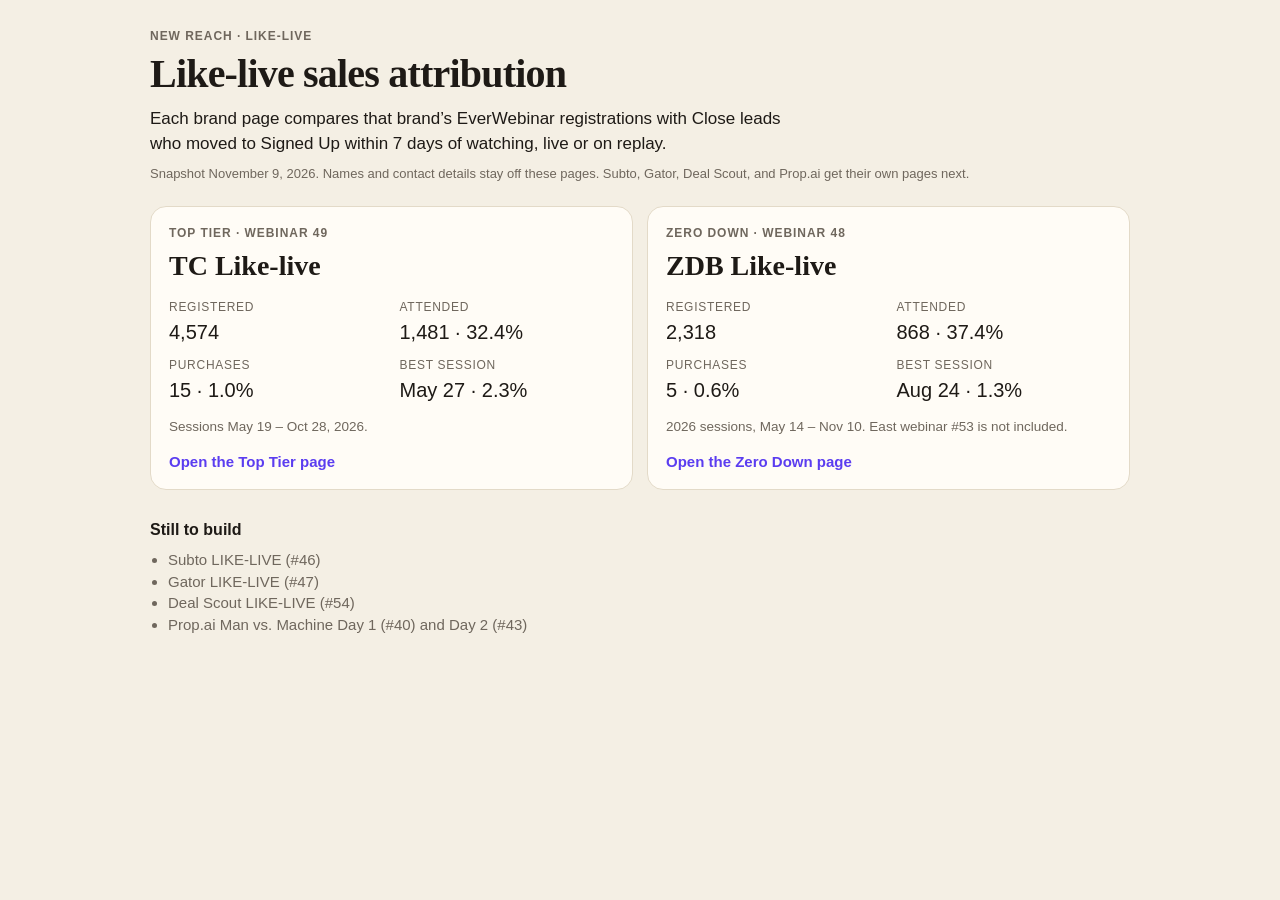
==== like-live-attribution/index.html @ 909f2232 "Publish the Zero Down attribution page and the brand comparison. Co-authored-by: Cursor <cursoragent" ====
<!DOCTYPE html>
<html lang="en">
<head>
<meta charset="utf-8">
<meta name="viewport" content="width=device-width, initial-scale=1">
<title>Like-live sales attribution</title>
<style>
  :root {
    --bg: #f4efe4; --card: #fffcf6; --ink: #1e1a16; --muted: #6f675d;
    --line: #e3dac8; --purple: #5b3df0; --chip: #efe8d8;
    color-scheme: light;
  }
  @media (prefers-color-scheme: dark) {
    :root {
      --bg: #141210; --card: #1e1b17; --ink: #f4efe6; --muted: #b3a89a;
      --line: #3a342c; --purple: #9b8cff; --chip: #2a261f;
      color-scheme: dark;
    }
  }
  * { box-sizing: border-box; }
  body {
    margin: 0; background: var(--bg); color: var(--ink);
    font: 15px/1.45 "Avenir Next", "Segoe UI", sans-serif;
    padding: 28px 20px 64px;
  }
  .wrap { max-width: 980px; margin: 0 auto; }
  .eyebrow { font-size: 12px; letter-spacing: .08em; text-transform: uppercase; color: var(--muted); font-weight: 700; margin: 0 0 8px; }
  h1 {
    font-family: "Iowan Old Style", Palatino, Georgia, serif;
    font-size: 40px; line-height: 1.05; font-weight: 600; margin: 0 0 12px; letter-spacing: -0.02em;
  }
  .lede { max-width: 68ch; margin: 0 0 8px; font-size: 17px; }
  .fine { color: var(--muted); font-size: 13px; margin: 0 0 22px; }
  .cards { display: grid; grid-template-columns: 1fr 1fr; gap: 14px; }
  a.card {
    display: block; text-decoration: none; color: inherit; background: var(--card);
    border: 1px solid var(--line); border-radius: 16px; padding: 18px 18px 16px;
  }
  a.card:hover { border-color: var(--purple); }
  .brand { font-size: 12px; letter-spacing: .08em; text-transform: uppercase; color: var(--muted); font-weight: 700; }
  h2 { font-family: "Iowan Old Style", Palatino, Georgia, serif; font-size: 28px; margin: 4px 0 12px; font-weight: 600; }
  dl { display: grid; grid-template-columns: 1fr 1fr; gap: 10px 16px; margin: 0; }
  dt { color: var(--muted); font-size: 12px; letter-spacing: .06em; text-transform: uppercase; }
  dd { margin: 2px 0 0; font-variant-numeric: tabular-nums; font-size: 20px; }
  .note { margin-top: 12px; color: var(--muted); font-size: 13.5px; }
  .open { margin-top: 14px; color: var(--purple); font-weight: 650; }
  h3 { margin: 28px 0 8px; font-size: 16px; }
  ul { margin: 0; padding-left: 18px; color: var(--muted); }
  @media (max-width: 720px) { .cards, dl { grid-template-columns: 1fr; } h1 { font-size: 32px; } }
</style>
</head>
<body>
<div class="wrap">
  <p class="eyebrow">New Reach · Like-live</p>
  <h1>Like-live sales attribution</h1>
  <p class="lede">Each brand page compares that brand’s EverWebinar registrations with Close leads who moved to Signed Up within 7 days of watching, live or on replay.</p>
  <p class="fine">Snapshot November 9, 2026. Names and contact details stay off these pages. Subto, Gator, Deal Scout, and Prop.ai get their own pages next.</p>
  <div class="cards">
    <a class="card" href="/tc-like-live-attribution/">
      <div class="brand">Top Tier · webinar 49</div>
      <h2>TC Like-live</h2>
      <dl>
        <div><dt>Registered</dt><dd>4,574</dd></div>
        <div><dt>Attended</dt><dd>1,481 · 32.4%</dd></div>
        <div><dt>Purchases</dt><dd>15 · 1.0%</dd></div>
        <div><dt>Best session</dt><dd>May 27 · 2.3%</dd></div>
      </dl>
      <p class="note">Sessions May 19 – Oct 28, 2026.</p>
      <div class="open">Open the Top Tier page</div>
    </a>
    <a class="card" href="/zdb-like-live-attribution/">
      <div class="brand">Zero Down · webinar 48</div>
      <h2>ZDB Like-live</h2>
      <dl>
        <div><dt>Registered</dt><dd>2,318</dd></div>
        <div><dt>Attended</dt><dd>868 · 37.4%</dd></div>
        <div><dt>Purchases</dt><dd>5 · 0.6%</dd></div>
        <div><dt>Best session</dt><dd>Aug 24 · 1.3%</dd></div>
      </dl>
      <p class="note">2026 sessions, May 14 – Nov 10. East webinar #53 is not included.</p>
      <div class="open">Open the Zero Down page</div>
    </a>
  </div>
  <h3>Still to build</h3>
  <ul>
    <li>Subto LIKE-LIVE (#46)</li>
    <li>Gator LIKE-LIVE (#47)</li>
    <li>Deal Scout LIKE-LIVE (#54)</li>
    <li>Prop.ai Man vs. Machine Day 1 (#40) and Day 2 (#43)</li>
  </ul>
</div>
</body>
</html>
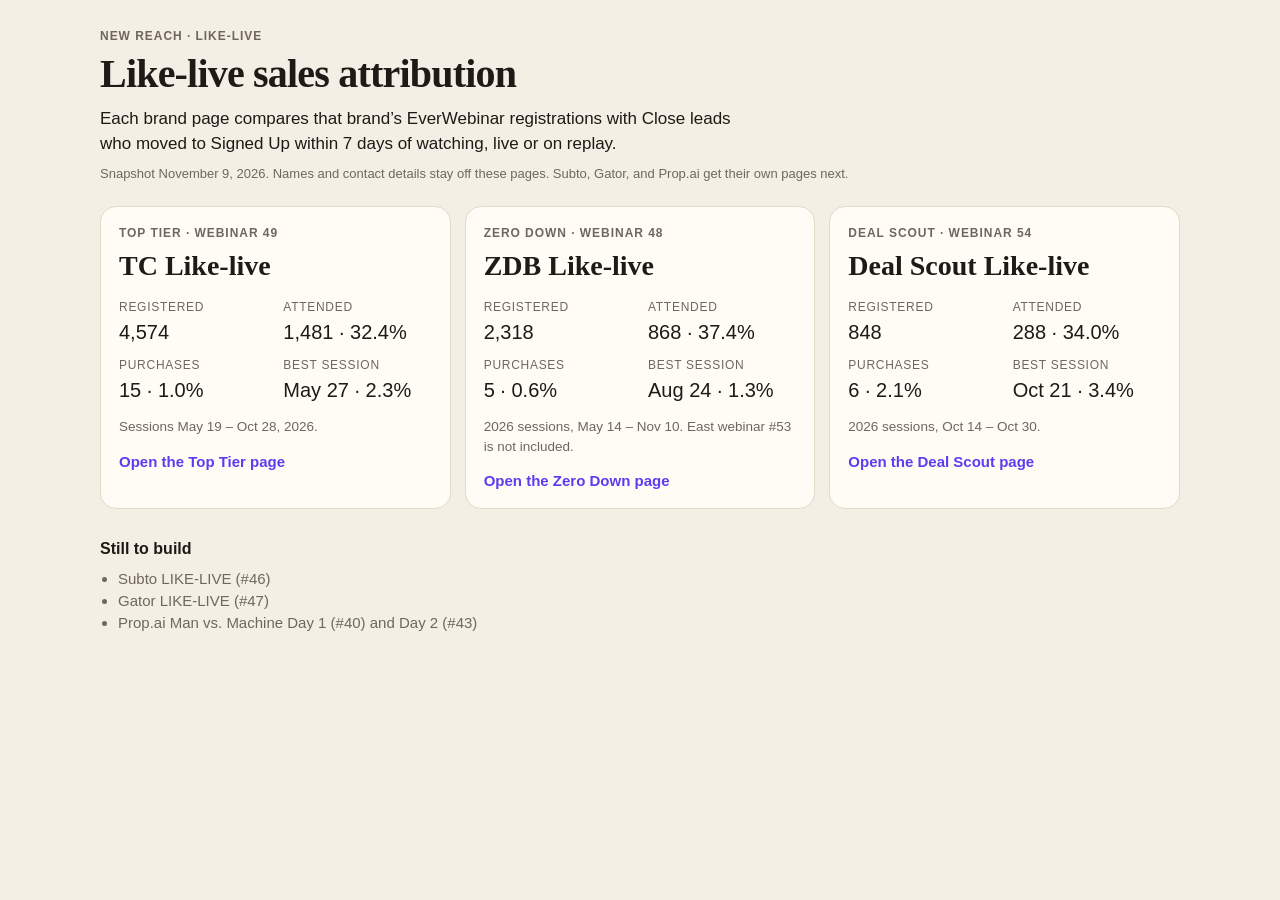
==== commit 670d8a44: "Publish the Deal Scout attribution page and add it to the comparison. Co-authored-by: Cursor <cursor" ====
--- a/like-live-attribution/index.html
+++ b/like-live-attribution/index.html
@@ -23,7 +23,7 @@
     font: 15px/1.45 "Avenir Next", "Segoe UI", sans-serif;
     padding: 28px 20px 64px;
   }
-  .wrap { max-width: 980px; margin: 0 auto; }
+  .wrap { max-width: 1080px; margin: 0 auto; }
   .eyebrow { font-size: 12px; letter-spacing: .08em; text-transform: uppercase; color: var(--muted); font-weight: 700; margin: 0 0 8px; }
   h1 {
     font-family: "Iowan Old Style", Palatino, Georgia, serif;
@@ -31,7 +31,7 @@
   }
   .lede { max-width: 68ch; margin: 0 0 8px; font-size: 17px; }
   .fine { color: var(--muted); font-size: 13px; margin: 0 0 22px; }
-  .cards { display: grid; grid-template-columns: 1fr 1fr; gap: 14px; }
+  .cards { display: grid; grid-template-columns: repeat(auto-fit, minmax(260px, 1fr)); gap: 14px; }
   a.card {
     display: block; text-decoration: none; color: inherit; background: var(--card);
     border: 1px solid var(--line); border-radius: 16px; padding: 18px 18px 16px;
@@ -54,7 +54,7 @@
   <p class="eyebrow">New Reach · Like-live</p>
   <h1>Like-live sales attribution</h1>
   <p class="lede">Each brand page compares that brand’s EverWebinar registrations with Close leads who moved to Signed Up within 7 days of watching, live or on replay.</p>
-  <p class="fine">Snapshot November 9, 2026. Names and contact details stay off these pages. Subto, Gator, Deal Scout, and Prop.ai get their own pages next.</p>
+  <p class="fine">Snapshot November 9, 2026. Names and contact details stay off these pages. Subto, Gator, and Prop.ai get their own pages next.</p>
   <div class="cards">
     <a class="card" href="/tc-like-live-attribution/">
       <div class="brand">Top Tier · webinar 49</div>
@@ -80,12 +80,23 @@
       <p class="note">2026 sessions, May 14 – Nov 10. East webinar #53 is not included.</p>
       <div class="open">Open the Zero Down page</div>
     </a>
+    <a class="card" href="/ds-like-live-attribution/">
+      <div class="brand">Deal Scout · webinar 54</div>
+      <h2>Deal Scout Like-live</h2>
+      <dl>
+        <div><dt>Registered</dt><dd>848</dd></div>
+        <div><dt>Attended</dt><dd>288 · 34.0%</dd></div>
+        <div><dt>Purchases</dt><dd>6 · 2.1%</dd></div>
+        <div><dt>Best session</dt><dd>Oct 21 · 3.4%</dd></div>
+      </dl>
+      <p class="note">2026 sessions, Oct 14 – Oct 30.</p>
+      <div class="open">Open the Deal Scout page</div>
+    </a>
   </div>
   <h3>Still to build</h3>
   <ul>
     <li>Subto LIKE-LIVE (#46)</li>
     <li>Gator LIKE-LIVE (#47)</li>
-    <li>Deal Scout LIKE-LIVE (#54)</li>
     <li>Prop.ai Man vs. Machine Day 1 (#40) and Day 2 (#43)</li>
   </ul>
 </div>
